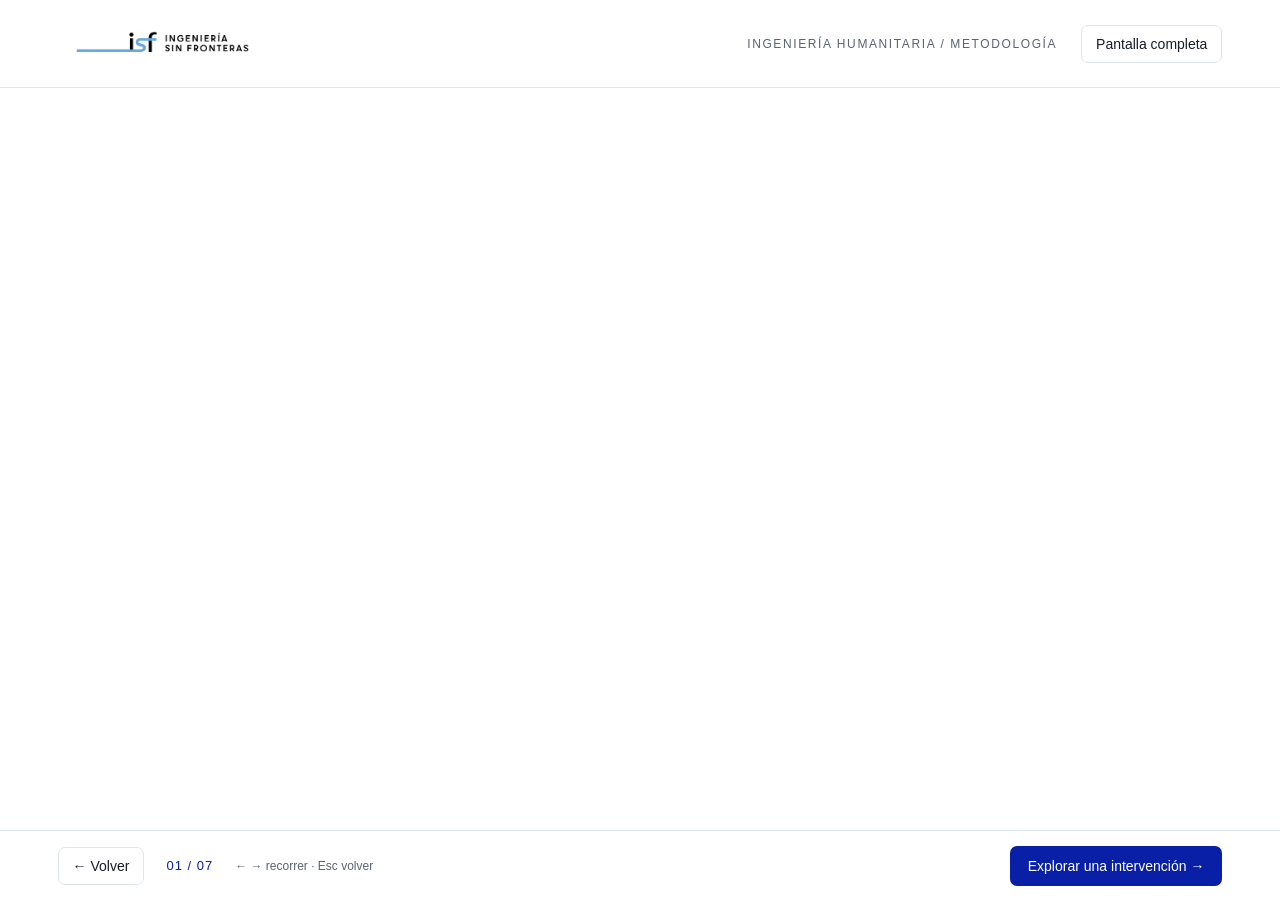
==== index.html @ a37f7300 "Add files via upload" ====
<!doctype html>
<html lang="es"><head><meta charset="utf-8"><meta name="viewport" content="width=device-width,initial-scale=1"><title>ISF Chile · Cómo funciona una intervención</title><meta name="description" content="Recorrido interactivo por el programa y la metodología de Ingeniería Humanitaria de ISF Chile."><link rel="icon" href="assets/favicon.svg" type="image/svg+xml"><link rel="stylesheet" href="estilos.css"></head>
<body><header><button class="brand" data-go="inicio" aria-label="Ir al inicio"><img src="assets/logo-isf.png" alt="Ingeniería Sin Fronteras Chile"></button><span class="header-note">INGENIERÍA HUMANITARIA / METODOLOGÍA</span><button id="fullscreen" class="quiet">Pantalla completa</button></header>
<nav id="crumbs" aria-label="Ruta de navegación"></nav><main id="app" tabindex="-1"></main>
<footer><button id="back" class="quiet">← Volver</button><span id="position">01 / 07</span><span class="keys">← → recorrer · Esc volver</span><button id="next" class="next">Explorar una intervención →</button></footer>
<dialog id="modal" aria-labelledby="modal-title"><button class="close" aria-label="Cerrar">×</button><div id="modal-body"></div></dialog>
<script src="contenido.js"></script><script src="ejemplos.js"></script><script src="app.js"></script></body></html>
---- estilos.css ----
:root{--blue:#0920A6;--sky:#64A7DB;--orange:#FF961F;--ink:#171c2a;--muted:#596373;--line:#dfe5ec;--soft:#f4f8fc;--white:#fff;font-family:Arial,Helvetica,sans-serif;color:var(--ink);background:white;font-size:16px}*{box-sizing:border-box}body{margin:0}button,a,input,select,textarea{-webkit-tap-highlight-color:transparent}button,input,select,textarea{font:inherit}button{cursor:pointer}button,a{touch-action:manipulation}button{color:inherit}button:focus-visible,a:focus-visible,input:focus-visible,textarea:focus-visible,select:focus-visible{outline:3px solid var(--orange);outline-offset:5px}button{border:0;background:none}header{height:88px;display:flex;align-items:center;gap:24px;padding:20px 4.5vw;border-bottom:1px solid var(--line)}.brand{padding:0;display:flex;align-items:center}.brand img{width:212px;height:auto;display:block}.header-note{font-size:12px;letter-spacing:1.6px;margin-left:auto;color:var(--muted)}.quiet{border:1px solid var(--line);border-radius:7px;padding:10px 14px;font-size:14px;background:#fff}.quiet:hover{border-color:var(--blue);color:var(--blue)}#crumbs{display:flex;gap:10px;align-items:center;min-height:51px;padding:12px 4.5vw;font-size:14px;color:var(--muted);flex-wrap:wrap}#crumbs button{padding:0;color:var(--blue)}#crumbs span:last-child{font-weight:600;color:var(--ink)}main{max-width:1500px;margin:auto;padding:15px 4.5vw 96px;min-height:calc(100vh - 209px)}main:focus{outline:none}.page{transform-origin:var(--zoom-origin,50% 40%);animation:appear .38s cubic-bezier(.2,.7,.2,1)}@keyframes appear{from{opacity:0;transform:translateY(12px) scale(.9)}to{opacity:1;transform:none}}.eyebrow{text-transform:uppercase;letter-spacing:2px;color:var(--blue);font-size:12px;font-weight:700;display:block;margin-bottom:14px}h1{font-size:clamp(28px,3vw,44px);line-height:1.12;font-weight:600;letter-spacing:-1.3px;margin:0 0 18px}h2{font-size:27px;font-weight:600;letter-spacing:-.6px;margin:0 0 15px}h3{font-size:18px;line-height:1.35;margin:0 0 9px}p{font-size:17px;line-height:1.6;margin:0 0 18px}.muted{color:var(--muted)}.lead{max-width:690px;color:var(--muted)}.home{display:grid;grid-template-columns:1.05fr 1fr;gap:6vw;align-items:center;min-height:500px}.home h1{font-size:clamp(31px,3.15vw,47px)}.home p{max-width:520px}.accent{color:var(--blue)}.metrics{display:flex;gap:32px;margin-top:36px;flex-wrap:wrap}.metric strong{display:block;font-size:36px;letter-spacing:-1.5px;font-weight:500;color:var(--blue)}.metric span{display:block;font-size:14px;color:var(--muted);max-width:140px;margin-top:7px}.universe{border-left:1px solid var(--line);padding-left:45px}.big-number{font-size:88px;line-height:1;font-weight:500;letter-spacing:-6px;color:var(--blue)}.universe-title{display:flex;gap:22px;align-items:center;margin-bottom:32px}.universe-title h2{font-size:23px;margin:0}.universe-title small{display:block;margin-top:8px;font-size:14px;color:var(--muted)}.year{display:grid;grid-template-columns:55px repeat(4,1fr);gap:13px;align-items:center;margin-bottom:18px}.year>span{font-size:13px;color:var(--muted)}.intervention-dot{border:1px solid #b6d2e9;background:white;color:var(--blue);border-radius:50%;aspect-ratio:1;display:flex;flex-direction:column;align-items:center;justify-content:center;gap:5px;transition:.2s;max-width:88px}.intervention-dot:hover{background:var(--blue);color:#fff;transform:scale(1.07)}.intervention-dot svg{width:25px;height:25px}.intervention-dot span{font-size:12px}.text-link{color:var(--blue);font-size:15px;border-bottom:1px solid #a3b0df;padding:0 0 4px;line-height:1.45}.page-top{display:flex;justify-content:space-between;gap:28px;align-items:flex-start}.page-top .lead{max-width:780px;margin-bottom:0}.page-top h1{font-size:35px}.page-top .quiet{flex-shrink:0}.orbit{position:relative;min-height:505px;background:radial-gradient(circle,#d9e4ef .8px,transparent .8px);background-size:22px 22px;border-radius:12px;margin-top:18px}.orbit-lines{position:absolute;width:100%;height:100%;inset:0;pointer-events:none}.orbit-lines path,.orbit-lines line{stroke:#ccd7e4;stroke-width:1.5;fill:none}.node{position:absolute;transform:translate(-50%,-50%);border:1px solid #b9c9df;background:#fff;border-radius:50%;width:146px;height:146px;display:flex;flex-direction:column;align-items:center;justify-content:center;padding:18px;text-align:center;box-shadow:0 0 0 12px #ffffffad;transition:background .2s,box-shadow .2s}.node:hover{background:#f0f6ff;box-shadow:0 0 0 12px #eaf3fc99}.node svg{width:33px;height:33px;margin-bottom:10px;color:var(--blue)}.node strong{font-size:18px}.node small{font-size:12px;color:var(--muted);margin-top:6px}.node.center{width:180px;height:180px;background:var(--blue);color:#fff;border:0;box-shadow:0 0 0 12px #edf1fb}.node.center svg,.node.center small{color:#fff}.node.center strong{font-size:19px;line-height:1.2}.node.center:hover{background:#132cc1}.bubble{position:absolute;transform:translate(-50%,-50%);border-radius:50%;border:1px solid #bfdaee;background:#f1f8fd;width:107px;height:107px;display:flex;align-items:center;justify-content:center;text-align:center;padding:13px;font-size:14px;line-height:1.3;color:#244666}.bubble.large{width:127px;height:127px}.bubble.medium{width:99px;height:99px}.bubble.orange{background:#fff5e8;border-color:#ffd8a9;color:#6c4308}.orbit-caption{font-size:13px;color:var(--muted);text-align:center;margin:0}.split{display:grid;grid-template-columns:1.25fr 1fr;gap:40px;margin-top:12px}.split .orbit{min-height:490px;margin:0}.satellite{width:119px;height:119px;border-radius:20px;box-shadow:0 0 0 8px #ffffffa6}.satellite strong{font-size:14px;line-height:1.2}.satellite svg{width:27px;height:27px}.satellite.active{border-color:var(--blue);background:#edf3fc}.actor-core{width:142px;height:142px;background:#edf4fc}.detail{border-left:1px solid var(--line);padding:24px 0 0 30px;align-self:stretch}.detail h2{font-size:27px}.detail ul{padding-left:21px;color:var(--muted);line-height:1.65;font-size:16px;margin:14px 0 24px}.detail li+li{margin-top:10px}.detail .mini-label{font-size:12px;font-weight:700;letter-spacing:1.2px;color:var(--blue);margin-bottom:8px;text-transform:uppercase}.detail p{font-size:16px}.detail .stat{font-size:33px;color:var(--blue);margin:20px 0 8px}.inline-links{display:flex;flex-wrap:wrap;gap:10px;margin:20px 0}.chip{border:1px solid var(--line);border-radius:7px;padding:10px 12px;font-size:14px;text-align:left}.chip:hover,.chip.active{border-color:var(--blue);color:var(--blue);background:#f4f7ff}.cycle-nav{display:grid;grid-template-columns:repeat(7,1fr);gap:7px;margin:27px 0 0;border-bottom:1px solid var(--line);padding-bottom:18px}.stage-btn{border-radius:8px;padding:14px 10px;text-align:left;min-height:114px;border:1px solid transparent}.stage-btn:hover{background:var(--soft)}.stage-btn.active{background:var(--blue);color:white}.stage-btn .num{display:block;font-size:12px;opacity:.7;margin-bottom:12px}.stage-btn strong{font-size:14px;line-height:1.4;display:block}.stage-btn svg{width:19px;height:19px;float:right}.stage-content{display:grid;grid-template-columns:1.1fr 1fr;gap:50px;padding-top:27px}.stage-content h2{font-size:30px}.stage-content p{font-size:16px}.stage-content .mini-label{display:block;font-size:12px;letter-spacing:1px;font-weight:700;color:var(--blue);margin-bottom:8px}.checkpoint{border-left:3px solid var(--orange);padding-left:18px;margin:24px 0}.documents{border-top:1px solid var(--line);padding-top:18px}.document-link{display:flex;gap:12px;align-items:flex-start;padding:12px 0;color:var(--blue);text-decoration:none;font-size:15px;border-bottom:1px solid #edf0f5}.document-link svg{width:21px;flex-shrink:0}.document-link span{display:block;color:var(--muted);font-size:13px;margin-top:5px;line-height:1.5}.empty-docs{font-size:14px!important;color:var(--muted)}.transverse{display:flex;gap:15px;align-items:center;padding:15px 18px;background:var(--soft);border-radius:8px;margin-top:24px;font-size:14px;line-height:1.5}.transverse svg{width:24px;flex-shrink:0;color:var(--blue)}.example-band{background:#fff5e8;border-radius:8px;padding:15px 20px;margin-top:18px;color:#624313}.example-band p{font-size:15px;margin:5px 0 0}.comparison{display:grid;grid-template-columns:1fr 1fr;gap:65px;margin-top:30px}.comparison article{border-top:3px solid var(--blue);padding-top:23px}.comparison article:last-child{border-color:var(--sky)}.comparison ul{padding-left:20px;font-size:18px;line-height:1.8;color:var(--muted)}.closing{font-size:22px;margin-top:35px;max-width:880px;line-height:1.5}.results{display:grid;grid-template-columns:repeat(3,1fr);gap:25px;margin-top:25px}.result{padding:23px 0;border-top:1px solid var(--line)}.result strong{font-size:40px;color:var(--blue);font-weight:500}.result h3{margin-top:10px}.result p{font-size:15px;color:var(--muted)}footer{position:fixed;bottom:0;left:0;right:0;height:70px;display:flex;gap:22px;align-items:center;padding:12px 4.5vw;background:#fffffff5;backdrop-filter:blur(10px);border-top:1px solid var(--line);z-index:5}#position{font-size:13px;color:var(--blue);letter-spacing:1px}.keys{color:var(--muted);font-size:12px}.next{margin-left:auto;background:var(--blue);color:white;padding:12px 18px;border-radius:7px;font-size:14px}.next:hover{background:#152fbe}dialog{border:0;border-radius:12px;padding:40px;max-width:720px;width:calc(100% - 32px);max-height:85vh;box-shadow:0 25px 100px #09204c33}dialog::backdrop{background:#14203b66;backdrop-filter:blur(4px)}.close{position:absolute;right:13px;top:9px;font-size:30px;color:var(--muted)}dialog h2{padding-right:25px}dialog li{line-height:1.7;margin-bottom:8px}.small{font-size:14px;color:var(--muted)}.example-toggle{background:#fff5e8;border-color:#ffd8a9}.icon{width:24px;height:24px;display:inline-block;vertical-align:middle;fill:none;stroke:currentColor;stroke-width:1.6;stroke-linecap:round;stroke-linejoin:round}
@media(min-width:1500px){.orbit{min-height:550px}}@media(max-width:1000px){header{padding:18px 25px}.header-note{display:none}.brand{margin-right:auto}.home{gap:30px}.universe{padding-left:25px}.year{gap:7px;grid-template-columns:40px repeat(4,1fr)}.split{gap:20px;grid-template-columns:1fr 1fr}.node{width:122px;height:122px}.node.center{width:154px;height:154px}.bubble.large{width:108px;height:108px}.bubble{width:93px;height:93px;font-size:13px}.satellite{width:98px;height:98px;padding:10px}.satellite strong{font-size:13px}.cycle-nav{grid-template-columns:repeat(4,1fr)}.stage-btn{min-height:87px}.stage-content{gap:30px}.detail{padding-left:20px}}@media(max-width:700px){header{height:76px;padding:15px 18px}.brand img{width:175px}#fullscreen{font-size:12px;padding:9px}main{padding:10px 20px 95px}#crumbs{padding:12px 20px;font-size:12px}.home{display:block;min-height:0}.home h1{font-size:32px}.metrics{gap:20px;margin:25px 0 35px}.metric strong{font-size:30px}.metric span{font-size:12px;max-width:105px}.universe{padding:25px 0 0;border:0;border-top:1px solid var(--line)}.universe-title{margin-bottom:25px}.big-number{font-size:65px}.year{grid-template-columns:50px repeat(4,1fr);gap:13px}.intervention-dot{max-width:80px}.page-top{display:block}.page-top h1{font-size:30px}.page-top>.quiet{margin-top:12px}.orbit{min-height:520px;margin-left:-10px;margin-right:-10px}.node{width:99px;height:99px;padding:10px;box-shadow:0 0 0 5px #ffffffad}.node strong{font-size:15px}.node svg{width:26px;height:26px;margin-bottom:5px}.node small{font-size:10px}.node.center{width:132px;height:132px;box-shadow:0 0 0 6px #edf1fb}.node.center strong{font-size:16px}.bubble,.bubble.large{width:88px;height:88px;font-size:12px;padding:9px}.bubble.medium{width:76px;height:76px;font-size:11px}.main-orbit .node[data-go=comunidad]{left:18%!important;top:29%!important}.main-orbit .node[data-go=empresas]{left:82%!important;top:29%!important}.main-orbit .node[data-go=isf]{top:76%!important}.main-orbit .center{top:49%!important}.main-orbit .bubble.local{left:18%!important;top:8%!important}.main-orbit .bubble.tech{left:82%!important;top:8%!important}.main-orbit .bubble.challenge{left:16%!important;top:51%!important}.main-orbit .bubble.money{left:84%!important;top:51%!important}.main-orbit .bubble.method{left:20%!important;top:79%!important}.main-orbit .bubble.isf-tech{left:80%!important;top:79%!important}.main-orbit .orbit-lines{display:none}.split{display:block}.split .orbit{min-height:405px}.satellite{width:95px;height:95px;border-radius:15px}.satellite strong{font-size:12px}.actor-core{width:109px;height:109px}.detail{padding:25px 0 0;border-left:0;border-top:1px solid var(--line)}.cycle-nav{grid-template-columns:repeat(2,1fr);gap:5px;margin-top:20px}.stage-btn{min-height:75px;padding:10px}.stage-btn .num{margin-bottom:6px}.stage-content{display:block}.stage-content>div+div{margin-top:25px}.comparison{display:block;margin-top:25px}.comparison article{margin-bottom:25px}.results{grid-template-columns:1fr 1fr;gap:16px}.result strong{font-size:31px}.result h3{font-size:16px}.keys{display:none}footer{gap:12px;padding:12px 18px}footer .quiet,.next{font-size:12px;padding:11px}#position{font-size:11px}.transverse{align-items:flex-start}.orbit-caption{font-size:12px}dialog{padding:32px 22px}}
@media(prefers-reduced-motion:reduce){*,*::before,*::after{animation:none!important;transition:none!important;scroll-behavior:auto!important}}
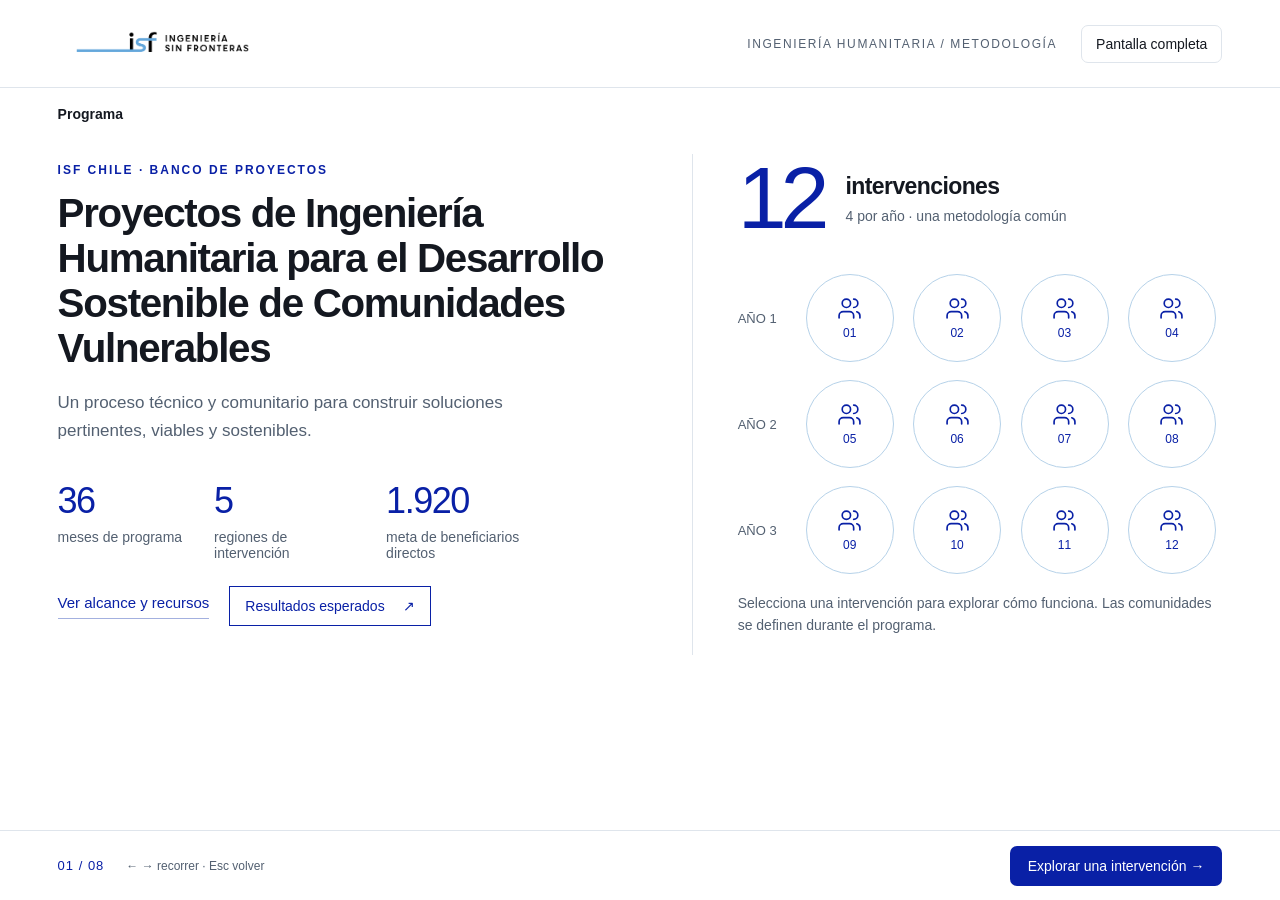
==== commit b1ed0d45: "Add files via upload" ====
--- a/index.html
+++ b/index.html
@@ -1,7 +1,7 @@
 <!doctype html>
-<html lang="es"><head><meta charset="utf-8"><meta name="viewport" content="width=device-width,initial-scale=1"><title>ISF Chile · Cómo funciona una intervención</title><meta name="description" content="Recorrido interactivo por el programa y la metodología de Ingeniería Humanitaria de ISF Chile."><link rel="icon" href="assets/favicon.svg" type="image/svg+xml"><link rel="stylesheet" href="estilos.css"></head>
+<html lang="es"><head><meta charset="utf-8"><meta name="viewport" content="width=device-width,initial-scale=1"><title>ISF Chile · Cómo funciona una intervención</title><meta name="description" content="Recorrido interactivo por el programa y la metodología de Ingeniería Humanitaria de ISF Chile."><link rel="icon" href="assets/favicon.svg" type="image/svg+xml"><link rel="stylesheet" href="estilos.css?v=3"></head>
 <body><header><button class="brand" data-go="inicio" aria-label="Ir al inicio"><img src="assets/logo-isf.png" alt="Ingeniería Sin Fronteras Chile"></button><span class="header-note">INGENIERÍA HUMANITARIA / METODOLOGÍA</span><button id="fullscreen" class="quiet">Pantalla completa</button></header>
-<nav id="crumbs" aria-label="Ruta de navegación"></nav><main id="app" tabindex="-1"></main>
-<footer><button id="back" class="quiet">← Volver</button><span id="position">01 / 07</span><span class="keys">← → recorrer · Esc volver</span><button id="next" class="next">Explorar una intervención →</button></footer>
+<nav id="crumbs" aria-label="Ruta de navegación"></nav><noscript><p style="padding:16px 4.5vw">Vista estática: para navegar, descarga y abre este HTML en Chrome, Edge o Firefox con JavaScript habilitado.</p></noscript><main id="app" tabindex="-1"><div class="page"><div class="home"><section><span class="eyebrow">ISF Chile · Banco de Proyectos</span><h1>Proyectos de Ingeniería Humanitaria para el Desarrollo Sostenible de Comunidades Vulnerables</h1><p class="lead">Un proceso técnico y comunitario para construir soluciones pertinentes, viables y sostenibles.</p><div class="metrics"><div class="metric"><strong>36</strong><span>meses de programa</span></div><div class="metric"><strong>5</strong><span>regiones de intervención</span></div><div class="metric"><strong>1.920</strong><span>meta de beneficiarios directos</span></div></div><div class="inline-links"><button class="text-link" data-modal="alcance">Ver alcance y recursos</button><button class="results-shortcut" data-go="resultados">Resultados esperados <span aria-hidden="true">↗</span></button></div></section><section class="universe"><div class="universe-title"><span class="big-number">12</span><div><h2>intervenciones</h2><small>4 por año · una metodología común</small></div></div><div class="year"><span>AÑO 1</span><button class="intervention-dot" data-go="intervencion" aria-label="Explorar la metodología de la intervención 1"><svg class="icon" viewBox="0 0 24 24" aria-hidden="true"><path d="M16 21v-2a4 4 0 0 0-4-4H6a4 4 0 0 0-4 4v2 M16 3a4 4 0 0 1 0 8 M22 21v-2a4 4 0 0 0-3-3.87 M13 7a4 4 0 1 1-8 0 4 4 0 0 1 8 0"/></svg><span>01</span></button><button class="intervention-dot" data-go="intervencion" aria-label="Explorar la metodología de la intervención 2"><svg class="icon" viewBox="0 0 24 24" aria-hidden="true"><path d="M16 21v-2a4 4 0 0 0-4-4H6a4 4 0 0 0-4 4v2 M16 3a4 4 0 0 1 0 8 M22 21v-2a4 4 0 0 0-3-3.87 M13 7a4 4 0 1 1-8 0 4 4 0 0 1 8 0"/></svg><span>02</span></button><button class="intervention-dot" data-go="intervencion" aria-label="Explorar la metodología de la intervención 3"><svg class="icon" viewBox="0 0 24 24" aria-hidden="true"><path d="M16 21v-2a4 4 0 0 0-4-4H6a4 4 0 0 0-4 4v2 M16 3a4 4 0 0 1 0 8 M22 21v-2a4 4 0 0 0-3-3.87 M13 7a4 4 0 1 1-8 0 4 4 0 0 1 8 0"/></svg><span>03</span></button><button class="intervention-dot" data-go="intervencion" aria-label="Explorar la metodología de la intervención 4"><svg class="icon" viewBox="0 0 24 24" aria-hidden="true"><path d="M16 21v-2a4 4 0 0 0-4-4H6a4 4 0 0 0-4 4v2 M16 3a4 4 0 0 1 0 8 M22 21v-2a4 4 0 0 0-3-3.87 M13 7a4 4 0 1 1-8 0 4 4 0 0 1 8 0"/></svg><span>04</span></button></div><div class="year"><span>AÑO 2</span><button class="intervention-dot" data-go="intervencion" aria-label="Explorar la metodología de la intervención 5"><svg class="icon" viewBox="0 0 24 24" aria-hidden="true"><path d="M16 21v-2a4 4 0 0 0-4-4H6a4 4 0 0 0-4 4v2 M16 3a4 4 0 0 1 0 8 M22 21v-2a4 4 0 0 0-3-3.87 M13 7a4 4 0 1 1-8 0 4 4 0 0 1 8 0"/></svg><span>05</span></button><button class="intervention-dot" data-go="intervencion" aria-label="Explorar la metodología de la intervención 6"><svg class="icon" viewBox="0 0 24 24" aria-hidden="true"><path d="M16 21v-2a4 4 0 0 0-4-4H6a4 4 0 0 0-4 4v2 M16 3a4 4 0 0 1 0 8 M22 21v-2a4 4 0 0 0-3-3.87 M13 7a4 4 0 1 1-8 0 4 4 0 0 1 8 0"/></svg><span>06</span></button><button class="intervention-dot" data-go="intervencion" aria-label="Explorar la metodología de la intervención 7"><svg class="icon" viewBox="0 0 24 24" aria-hidden="true"><path d="M16 21v-2a4 4 0 0 0-4-4H6a4 4 0 0 0-4 4v2 M16 3a4 4 0 0 1 0 8 M22 21v-2a4 4 0 0 0-3-3.87 M13 7a4 4 0 1 1-8 0 4 4 0 0 1 8 0"/></svg><span>07</span></button><button class="intervention-dot" data-go="intervencion" aria-label="Explorar la metodología de la intervención 8"><svg class="icon" viewBox="0 0 24 24" aria-hidden="true"><path d="M16 21v-2a4 4 0 0 0-4-4H6a4 4 0 0 0-4 4v2 M16 3a4 4 0 0 1 0 8 M22 21v-2a4 4 0 0 0-3-3.87 M13 7a4 4 0 1 1-8 0 4 4 0 0 1 8 0"/></svg><span>08</span></button></div><div class="year"><span>AÑO 3</span><button class="intervention-dot" data-go="intervencion" aria-label="Explorar la metodología de la intervención 9"><svg class="icon" viewBox="0 0 24 24" aria-hidden="true"><path d="M16 21v-2a4 4 0 0 0-4-4H6a4 4 0 0 0-4 4v2 M16 3a4 4 0 0 1 0 8 M22 21v-2a4 4 0 0 0-3-3.87 M13 7a4 4 0 1 1-8 0 4 4 0 0 1 8 0"/></svg><span>09</span></button><button class="intervention-dot" data-go="intervencion" aria-label="Explorar la metodología de la intervención 10"><svg class="icon" viewBox="0 0 24 24" aria-hidden="true"><path d="M16 21v-2a4 4 0 0 0-4-4H6a4 4 0 0 0-4 4v2 M16 3a4 4 0 0 1 0 8 M22 21v-2a4 4 0 0 0-3-3.87 M13 7a4 4 0 1 1-8 0 4 4 0 0 1 8 0"/></svg><span>10</span></button><button class="intervention-dot" data-go="intervencion" aria-label="Explorar la metodología de la intervención 11"><svg class="icon" viewBox="0 0 24 24" aria-hidden="true"><path d="M16 21v-2a4 4 0 0 0-4-4H6a4 4 0 0 0-4 4v2 M16 3a4 4 0 0 1 0 8 M22 21v-2a4 4 0 0 0-3-3.87 M13 7a4 4 0 1 1-8 0 4 4 0 0 1 8 0"/></svg><span>11</span></button><button class="intervention-dot" data-go="intervencion" aria-label="Explorar la metodología de la intervención 12"><svg class="icon" viewBox="0 0 24 24" aria-hidden="true"><path d="M16 21v-2a4 4 0 0 0-4-4H6a4 4 0 0 0-4 4v2 M16 3a4 4 0 0 1 0 8 M22 21v-2a4 4 0 0 0-3-3.87 M13 7a4 4 0 1 1-8 0 4 4 0 0 1 8 0"/></svg><span>12</span></button></div><p class="small">Selecciona una intervención para explorar cómo funciona. Las comunidades se definen durante el programa.</p></section></div></div></main>
+<footer><button id="back" class="quiet" hidden>← Volver</button><span id="position">01 / 08</span><span class="keys">← → recorrer · Esc volver</span><button id="next" class="next">Explorar una intervención →</button></footer>
 <dialog id="modal" aria-labelledby="modal-title"><button class="close" aria-label="Cerrar">×</button><div id="modal-body"></div></dialog>
-<script src="contenido.js"></script><script src="ejemplos.js"></script><script src="app.js"></script></body></html>
+<script src="contenido.js"></script><script src="ejemplos.js"></script><script src="app.js?v=3"></script></body></html>
--- a/estilos.css
+++ b/estilos.css
@@ -1,3 +1,93 @@
 :root{--blue:#0920A6;--sky:#64A7DB;--orange:#FF961F;--ink:#171c2a;--muted:#596373;--line:#dfe5ec;--soft:#f4f8fc;--white:#fff;font-family:Arial,Helvetica,sans-serif;color:var(--ink);background:white;font-size:16px}*{box-sizing:border-box}body{margin:0}button,a,input,select,textarea{-webkit-tap-highlight-color:transparent}button,input,select,textarea{font:inherit}button{cursor:pointer}button,a{touch-action:manipulation}button{color:inherit}button:focus-visible,a:focus-visible,input:focus-visible,textarea:focus-visible,select:focus-visible{outline:3px solid var(--orange);outline-offset:5px}button{border:0;background:none}header{height:88px;display:flex;align-items:center;gap:24px;padding:20px 4.5vw;border-bottom:1px solid var(--line)}.brand{padding:0;display:flex;align-items:center}.brand img{width:212px;height:auto;display:block}.header-note{font-size:12px;letter-spacing:1.6px;margin-left:auto;color:var(--muted)}.quiet{border:1px solid var(--line);border-radius:7px;padding:10px 14px;font-size:14px;background:#fff}.quiet:hover{border-color:var(--blue);color:var(--blue)}#crumbs{display:flex;gap:10px;align-items:center;min-height:51px;padding:12px 4.5vw;font-size:14px;color:var(--muted);flex-wrap:wrap}#crumbs button{padding:0;color:var(--blue)}#crumbs span:last-child{font-weight:600;color:var(--ink)}main{max-width:1500px;margin:auto;padding:15px 4.5vw 96px;min-height:calc(100vh - 209px)}main:focus{outline:none}.page{transform-origin:var(--zoom-origin,50% 40%);animation:appear .38s cubic-bezier(.2,.7,.2,1)}@keyframes appear{from{opacity:0;transform:translateY(12px) scale(.9)}to{opacity:1;transform:none}}.eyebrow{text-transform:uppercase;letter-spacing:2px;color:var(--blue);font-size:12px;font-weight:700;display:block;margin-bottom:14px}h1{font-size:clamp(28px,3vw,44px);line-height:1.12;font-weight:600;letter-spacing:-1.3px;margin:0 0 18px}h2{font-size:27px;font-weight:600;letter-spacing:-.6px;margin:0 0 15px}h3{font-size:18px;line-height:1.35;margin:0 0 9px}p{font-size:17px;line-height:1.6;margin:0 0 18px}.muted{color:var(--muted)}.lead{max-width:690px;color:var(--muted)}.home{display:grid;grid-template-columns:1.05fr 1fr;gap:6vw;align-items:center;min-height:500px}.home h1{font-size:clamp(31px,3.15vw,47px)}.home p{max-width:520px}.accent{color:var(--blue)}.metrics{display:flex;gap:32px;margin-top:36px;flex-wrap:wrap}.metric strong{display:block;font-size:36px;letter-spacing:-1.5px;font-weight:500;color:var(--blue)}.metric span{display:block;font-size:14px;color:var(--muted);max-width:140px;margin-top:7px}.universe{border-left:1px solid var(--line);padding-left:45px}.big-number{font-size:88px;line-height:1;font-weight:500;letter-spacing:-6px;color:var(--blue)}.universe-title{display:flex;gap:22px;align-items:center;margin-bottom:32px}.universe-title h2{font-size:23px;margin:0}.universe-title small{display:block;margin-top:8px;font-size:14px;color:var(--muted)}.year{display:grid;grid-template-columns:55px repeat(4,1fr);gap:13px;align-items:center;margin-bottom:18px}.year>span{font-size:13px;color:var(--muted)}.intervention-dot{border:1px solid #b6d2e9;background:white;color:var(--blue);border-radius:50%;aspect-ratio:1;display:flex;flex-direction:column;align-items:center;justify-content:center;gap:5px;transition:.2s;max-width:88px}.intervention-dot:hover{background:var(--blue);color:#fff;transform:scale(1.07)}.intervention-dot svg{width:25px;height:25px}.intervention-dot span{font-size:12px}.text-link{color:var(--blue);font-size:15px;border-bottom:1px solid #a3b0df;padding:0 0 4px;line-height:1.45}.page-top{display:flex;justify-content:space-between;gap:28px;align-items:flex-start}.page-top .lead{max-width:780px;margin-bottom:0}.page-top h1{font-size:35px}.page-top .quiet{flex-shrink:0}.orbit{position:relative;min-height:505px;background:radial-gradient(circle,#d9e4ef .8px,transparent .8px);background-size:22px 22px;border-radius:12px;margin-top:18px}.orbit-lines{position:absolute;width:100%;height:100%;inset:0;pointer-events:none}.orbit-lines path,.orbit-lines line{stroke:#ccd7e4;stroke-width:1.5;fill:none}.node{position:absolute;transform:translate(-50%,-50%);border:1px solid #b9c9df;background:#fff;border-radius:50%;width:146px;height:146px;display:flex;flex-direction:column;align-items:center;justify-content:center;padding:18px;text-align:center;box-shadow:0 0 0 12px #ffffffad;transition:background .2s,box-shadow .2s}.node:hover{background:#f0f6ff;box-shadow:0 0 0 12px #eaf3fc99}.node svg{width:33px;height:33px;margin-bottom:10px;color:var(--blue)}.node strong{font-size:18px}.node small{font-size:12px;color:var(--muted);margin-top:6px}.node.center{width:180px;height:180px;background:var(--blue);color:#fff;border:0;box-shadow:0 0 0 12px #edf1fb}.node.center svg,.node.center small{color:#fff}.node.center strong{font-size:19px;line-height:1.2}.node.center:hover{background:#132cc1}.bubble{position:absolute;transform:translate(-50%,-50%);border-radius:50%;border:1px solid #bfdaee;background:#f1f8fd;width:107px;height:107px;display:flex;align-items:center;justify-content:center;text-align:center;padding:13px;font-size:14px;line-height:1.3;color:#244666}.bubble.large{width:127px;height:127px}.bubble.medium{width:99px;height:99px}.bubble.orange{background:#fff5e8;border-color:#ffd8a9;color:#6c4308}.orbit-caption{font-size:13px;color:var(--muted);text-align:center;margin:0}.split{display:grid;grid-template-columns:1.25fr 1fr;gap:40px;margin-top:12px}.split .orbit{min-height:490px;margin:0}.satellite{width:119px;height:119px;border-radius:20px;box-shadow:0 0 0 8px #ffffffa6}.satellite strong{font-size:14px;line-height:1.2}.satellite svg{width:27px;height:27px}.satellite.active{border-color:var(--blue);background:#edf3fc}.actor-core{width:142px;height:142px;background:#edf4fc}.detail{border-left:1px solid var(--line);padding:24px 0 0 30px;align-self:stretch}.detail h2{font-size:27px}.detail ul{padding-left:21px;color:var(--muted);line-height:1.65;font-size:16px;margin:14px 0 24px}.detail li+li{margin-top:10px}.detail .mini-label{font-size:12px;font-weight:700;letter-spacing:1.2px;color:var(--blue);margin-bottom:8px;text-transform:uppercase}.detail p{font-size:16px}.detail .stat{font-size:33px;color:var(--blue);margin:20px 0 8px}.inline-links{display:flex;flex-wrap:wrap;gap:10px;margin:20px 0}.chip{border:1px solid var(--line);border-radius:7px;padding:10px 12px;font-size:14px;text-align:left}.chip:hover,.chip.active{border-color:var(--blue);color:var(--blue);background:#f4f7ff}.cycle-nav{display:grid;grid-template-columns:repeat(7,1fr);gap:7px;margin:27px 0 0;border-bottom:1px solid var(--line);padding-bottom:18px}.stage-btn{border-radius:8px;padding:14px 10px;text-align:left;min-height:114px;border:1px solid transparent}.stage-btn:hover{background:var(--soft)}.stage-btn.active{background:var(--blue);color:white}.stage-btn .num{display:block;font-size:12px;opacity:.7;margin-bottom:12px}.stage-btn strong{font-size:14px;line-height:1.4;display:block}.stage-btn svg{width:19px;height:19px;float:right}.stage-content{display:grid;grid-template-columns:1.1fr 1fr;gap:50px;padding-top:27px}.stage-content h2{font-size:30px}.stage-content p{font-size:16px}.stage-content .mini-label{display:block;font-size:12px;letter-spacing:1px;font-weight:700;color:var(--blue);margin-bottom:8px}.checkpoint{border-left:3px solid var(--orange);padding-left:18px;margin:24px 0}.documents{border-top:1px solid var(--line);padding-top:18px}.document-link{display:flex;gap:12px;align-items:flex-start;padding:12px 0;color:var(--blue);text-decoration:none;font-size:15px;border-bottom:1px solid #edf0f5}.document-link svg{width:21px;flex-shrink:0}.document-link span{display:block;color:var(--muted);font-size:13px;margin-top:5px;line-height:1.5}.empty-docs{font-size:14px!important;color:var(--muted)}.transverse{display:flex;gap:15px;align-items:center;padding:15px 18px;background:var(--soft);border-radius:8px;margin-top:24px;font-size:14px;line-height:1.5}.transverse svg{width:24px;flex-shrink:0;color:var(--blue)}.example-band{background:#fff5e8;border-radius:8px;padding:15px 20px;margin-top:18px;color:#624313}.example-band p{font-size:15px;margin:5px 0 0}.comparison{display:grid;grid-template-columns:1fr 1fr;gap:65px;margin-top:30px}.comparison article{border-top:3px solid var(--blue);padding-top:23px}.comparison article:last-child{border-color:var(--sky)}.comparison ul{padding-left:20px;font-size:18px;line-height:1.8;color:var(--muted)}.closing{font-size:22px;margin-top:35px;max-width:880px;line-height:1.5}.results{display:grid;grid-template-columns:repeat(3,1fr);gap:25px;margin-top:25px}.result{padding:23px 0;border-top:1px solid var(--line)}.result strong{font-size:40px;color:var(--blue);font-weight:500}.result h3{margin-top:10px}.result p{font-size:15px;color:var(--muted)}footer{position:fixed;bottom:0;left:0;right:0;height:70px;display:flex;gap:22px;align-items:center;padding:12px 4.5vw;background:#fffffff5;backdrop-filter:blur(10px);border-top:1px solid var(--line);z-index:5}#position{font-size:13px;color:var(--blue);letter-spacing:1px}.keys{color:var(--muted);font-size:12px}.next{margin-left:auto;background:var(--blue);color:white;padding:12px 18px;border-radius:7px;font-size:14px}.next:hover{background:#152fbe}dialog{border:0;border-radius:12px;padding:40px;max-width:720px;width:calc(100% - 32px);max-height:85vh;box-shadow:0 25px 100px #09204c33}dialog::backdrop{background:#14203b66;backdrop-filter:blur(4px)}.close{position:absolute;right:13px;top:9px;font-size:30px;color:var(--muted)}dialog h2{padding-right:25px}dialog li{line-height:1.7;margin-bottom:8px}.small{font-size:14px;color:var(--muted)}.example-toggle{background:#fff5e8;border-color:#ffd8a9}.icon{width:24px;height:24px;display:inline-block;vertical-align:middle;fill:none;stroke:currentColor;stroke-width:1.6;stroke-linecap:round;stroke-linejoin:round}
 @media(min-width:1500px){.orbit{min-height:550px}}@media(max-width:1000px){header{padding:18px 25px}.header-note{display:none}.brand{margin-right:auto}.home{gap:30px}.universe{padding-left:25px}.year{gap:7px;grid-template-columns:40px repeat(4,1fr)}.split{gap:20px;grid-template-columns:1fr 1fr}.node{width:122px;height:122px}.node.center{width:154px;height:154px}.bubble.large{width:108px;height:108px}.bubble{width:93px;height:93px;font-size:13px}.satellite{width:98px;height:98px;padding:10px}.satellite strong{font-size:13px}.cycle-nav{grid-template-columns:repeat(4,1fr)}.stage-btn{min-height:87px}.stage-content{gap:30px}.detail{padding-left:20px}}@media(max-width:700px){header{height:76px;padding:15px 18px}.brand img{width:175px}#fullscreen{font-size:12px;padding:9px}main{padding:10px 20px 95px}#crumbs{padding:12px 20px;font-size:12px}.home{display:block;min-height:0}.home h1{font-size:32px}.metrics{gap:20px;margin:25px 0 35px}.metric strong{font-size:30px}.metric span{font-size:12px;max-width:105px}.universe{padding:25px 0 0;border:0;border-top:1px solid var(--line)}.universe-title{margin-bottom:25px}.big-number{font-size:65px}.year{grid-template-columns:50px repeat(4,1fr);gap:13px}.intervention-dot{max-width:80px}.page-top{display:block}.page-top h1{font-size:30px}.page-top>.quiet{margin-top:12px}.orbit{min-height:520px;margin-left:-10px;margin-right:-10px}.node{width:99px;height:99px;padding:10px;box-shadow:0 0 0 5px #ffffffad}.node strong{font-size:15px}.node svg{width:26px;height:26px;margin-bottom:5px}.node small{font-size:10px}.node.center{width:132px;height:132px;box-shadow:0 0 0 6px #edf1fb}.node.center strong{font-size:16px}.bubble,.bubble.large{width:88px;height:88px;font-size:12px;padding:9px}.bubble.medium{width:76px;height:76px;font-size:11px}.main-orbit .node[data-go=comunidad]{left:18%!important;top:29%!important}.main-orbit .node[data-go=empresas]{left:82%!important;top:29%!important}.main-orbit .node[data-go=isf]{top:76%!important}.main-orbit .center{top:49%!important}.main-orbit .bubble.local{left:18%!important;top:8%!important}.main-orbit .bubble.tech{left:82%!important;top:8%!important}.main-orbit .bubble.challenge{left:16%!important;top:51%!important}.main-orbit .bubble.money{left:84%!important;top:51%!important}.main-orbit .bubble.method{left:20%!important;top:79%!important}.main-orbit .bubble.isf-tech{left:80%!important;top:79%!important}.main-orbit .orbit-lines{display:none}.split{display:block}.split .orbit{min-height:405px}.satellite{width:95px;height:95px;border-radius:15px}.satellite strong{font-size:12px}.actor-core{width:109px;height:109px}.detail{padding:25px 0 0;border-left:0;border-top:1px solid var(--line)}.cycle-nav{grid-template-columns:repeat(2,1fr);gap:5px;margin-top:20px}.stage-btn{min-height:75px;padding:10px}.stage-btn .num{margin-bottom:6px}.stage-content{display:block}.stage-content>div+div{margin-top:25px}.comparison{display:block;margin-top:25px}.comparison article{margin-bottom:25px}.results{grid-template-columns:1fr 1fr;gap:16px}.result strong{font-size:31px}.result h3{font-size:16px}.keys{display:none}footer{gap:12px;padding:12px 18px}footer .quiet,.next{font-size:12px;padding:11px}#position{font-size:11px}.transverse{align-items:flex-start}.orbit-caption{font-size:12px}dialog{padding:32px 22px}}
 @media(prefers-reduced-motion:reduce){*,*::before,*::after{animation:none!important;transition:none!important;scroll-behavior:auto!important}}
+
+/* V3 — jerarquía editorial: categorías, subniveles y contenido abierto. */
+:root{--ink:#141820;--muted:#536071}
+.page-top h1{font-size:clamp(30px,3vw,40px);letter-spacing:-1.25px;line-height:1.17}
+.page-top .lead{max-width:880px;font-size:17px}
+.actor-layout{display:grid;grid-template-columns:minmax(280px,36%) minmax(0,1fr);gap:65px;margin-top:38px}
+.actor-index{align-self:start}
+.actor-resource{padding:0 0 24px;margin-bottom:10px}
+.actor-resource .mini-label{display:block;font-size:11px;text-transform:uppercase;letter-spacing:1.4px;color:var(--muted);margin-bottom:12px}
+.resource-link{display:flex;align-items:center;gap:12px;text-align:left;padding:0;font-size:24px;line-height:1.25;letter-spacing:-.6px}
+.resource-link .icon{color:var(--blue);width:26px;height:26px;flex-shrink:0}
+.resource-link>span:last-child{font-size:19px;margin-left:auto;color:var(--blue)}
+.resource-link:hover,.resource-link.active{color:var(--blue)}
+.index-group{border-top:1px solid var(--line)}
+.index-group:last-child{border-bottom:1px solid var(--line)}
+.group-link{width:100%;display:grid;grid-template-columns:25px 1fr 16px;align-items:start;gap:12px;text-align:left;padding:22px 0;color:var(--ink)}
+.group-number{font-size:12px;letter-spacing:1px;color:var(--muted);padding-top:6px}
+.group-link strong{font-size:23px;font-weight:500;letter-spacing:-.5px;line-height:1.25;display:block}
+.group-link small{font-size:13px;line-height:1.55;color:var(--muted);margin-top:7px;display:block}
+.group-arrow{font-size:20px;line-height:1.3;color:var(--muted)}
+.is-active>.group-link strong,.is-active>.group-link .group-number,.is-active>.group-link .group-arrow,.group-link:hover strong{color:var(--blue)}
+.is-active>.group-link strong{font-weight:600}
+.sub-index{margin:-3px 0 20px 37px;display:grid;gap:3px}
+.sub-index button{display:flex;align-items:flex-start;gap:10px;font-size:14px;line-height:1.45;text-align:left;color:var(--muted);padding:8px 0}
+.sub-index .icon{width:18px;height:18px;flex-shrink:0;margin-top:1px}
+.sub-index button:hover,.sub-index button.active{color:var(--blue)}
+.sub-index button.active{font-weight:600}
+.actor-detail{padding:3px 0 0 42px;border-left:1px solid var(--line);min-width:0}
+.actor-detail h2{font-size:30px;line-height:1.2;max-width:620px;letter-spacing:-.75px;margin-bottom:18px}
+.actor-detail p{font-size:17px;line-height:1.65;max-width:65ch}
+.actor-detail ul{font-size:17px;line-height:1.65;max-width:65ch;margin:22px 0 28px}
+.actor-detail .mini-label{font-size:11px;letter-spacing:1.2px;margin-bottom:16px}
+.actor-detail .detail-note{font-size:14px;line-height:1.65;color:var(--muted);margin-top:24px;max-width:68ch}
+.open-rows{margin:25px 0 12px}
+.open-rows>button{display:flex;width:100%;align-items:flex-start;gap:15px;text-align:left;padding:18px 0;border-top:1px solid var(--line)}
+.open-rows>button:last-child{border-bottom:1px solid var(--line)}
+.open-rows strong{font-size:17px;font-weight:500;line-height:1.4;display:block}
+.open-rows small{font-size:14px;line-height:1.6;color:var(--muted);display:block;margin-top:6px}
+.open-rows .row-icon{color:var(--blue);padding-top:2px}
+.open-rows .row-icon .icon{width:22px;height:22px}
+.open-rows .row-arrow{margin-left:auto;color:var(--blue);font-size:18px}
+.open-rows>button:hover strong{color:var(--blue)}
+.team-tree{margin:28px 0 15px}
+.team-management,.team-coordinator{display:flex;align-items:center;gap:14px;text-align:left;padding:6px 0;width:100%}
+.team-tree .icon{color:var(--blue);flex-shrink:0}
+.team-tree strong{display:block;font-size:19px;line-height:1.35;font-weight:500}
+.team-tree small{display:block;color:var(--muted);font-size:13px;line-height:1.55;margin-bottom:3px}
+.team-management>span:last-child,.team-coordinator>span:last-child{margin-left:auto;color:var(--blue)}
+.team-coordinator{padding-left:35px}
+.team-coordinator strong{font-size:23px;color:var(--blue)}
+.team-spine{height:27px;width:1px;background:var(--line);margin:8px 0 8px 12px}
+.team-relationship{font-size:13px!important;color:var(--muted);margin:23px 0 13px 35px!important}
+.team-contributors{display:grid;grid-template-columns:1fr 1fr;gap:26px;margin-left:35px}
+.team-contributors button{text-align:left;padding:15px 0;border-top:1px solid var(--line)}
+.team-contributors .icon{width:21px;height:21px;margin-bottom:10px}
+.team-contributors strong{font-size:16px}
+.team-contributors small{font-size:13px;margin-top:7px}
+.team-tree button:hover strong{color:var(--blue);text-decoration:underline;text-underline-offset:4px}
+.experience-records{margin-top:26px}
+.experience-records article{padding:20px 0;border-top:1px solid var(--line)}
+.record-year{font-size:13px;color:var(--muted);display:block;margin-bottom:10px;letter-spacing:.5px}
+.experience-records h3{font-size:19px;font-weight:500;line-height:1.4;max-width:520px}
+.experience-records p{font-size:14px;color:var(--muted);margin:12px 0 0}
+.experience-records p strong{font-size:26px;color:var(--blue);font-weight:500;margin-right:6px;letter-spacing:-.6px}
+/* Le cycle se lit comme une suite de décisions, sans cartes de commentaire. */
+.cycle-nav{border:0;gap:12px;padding-bottom:0;margin-top:30px}
+.stage-btn{border:0;border-bottom:1px solid var(--line);border-radius:0;padding:15px 0 18px;color:var(--muted)}
+.stage-btn:hover{background:transparent;color:var(--blue)}
+.stage-btn.active{background:transparent;color:var(--blue);border-bottom:2px solid var(--blue)}
+.stage-btn strong{font-size:14px;font-weight:500;line-height:1.5}
+.stage-btn.active strong{font-weight:600}
+.stage-btn .num{opacity:1;color:var(--muted)}
+.stage-content{gap:65px;padding-top:33px}
+.stage-content h2{line-height:1.22}
+.checkpoint{border:0;padding:0;margin:25px 0 0;background:transparent}
+.transverse{background:transparent;border:0;border-radius:0;padding:0;margin-top:27px;max-width:900px;gap:12px;color:var(--muted)}
+.transverse strong{display:block;font-weight:500;color:var(--ink);font-size:16px;margin-bottom:6px}
+.transverse .icon{margin-top:3px;width:22px}
+.example-band{background:transparent;border:0;border-radius:0;padding:0;margin-top:30px;color:var(--ink);max-width:900px}
+.example-band>strong{font-size:16px;font-weight:500;color:var(--blue);display:block;margin-bottom:9px}
+.example-band p{font-size:16px;line-height:1.6}
+.example-band p.small{font-size:13px;color:var(--muted);margin-top:9px}
+.example-toggle{background:transparent;border:0;border-bottom:1px solid var(--line);border-radius:0;padding:7px 0;color:var(--blue)}
+.example-toggle:hover{border-color:var(--blue)}
+.main-orbit{background:none}
+@media(max-width:1100px){.actor-layout{gap:32px;grid-template-columns:minmax(250px,35%) minmax(0,1fr)}.actor-detail{padding-left:26px}.group-link strong{font-size:21px}.actor-detail h2{font-size:27px}.team-contributors{gap:18px;margin-left:20px}.stage-content{gap:35px}}
+@media(max-width:700px){.actor-layout{display:block;margin-top:25px}.actor-resource{padding-bottom:18px}.resource-link{font-size:23px}.group-link{padding:18px 0}.group-link strong{font-size:21px}.sub-index{margin-bottom:15px}.actor-detail{margin-top:30px;padding:0;border:0;scroll-margin-top:22px}.actor-detail h2{font-size:27px}.actor-detail p,.actor-detail ul{font-size:16px}.team-coordinator{padding-left:18px}.team-coordinator strong{font-size:21px}.team-contributors{margin-left:18px;gap:20px}.team-contributors strong{font-size:15px}.team-relationship{margin-left:18px!important}.stage-btn{min-height:90px}.cycle-nav{gap:8px 15px}.stage-content{padding-top:25px}.transverse{margin-top:25px;align-items:flex-start}.example-band p{font-size:15px}}
+.home .inline-links{align-items:center;gap:20px;margin-top:25px}
+.results-shortcut{display:inline-flex;align-items:center;gap:18px;border:1px solid var(--blue);border-radius:0;background:white;color:var(--blue);padding:11px 15px;font-size:14px}
+.results-shortcut:hover{background:var(--blue);color:white}
